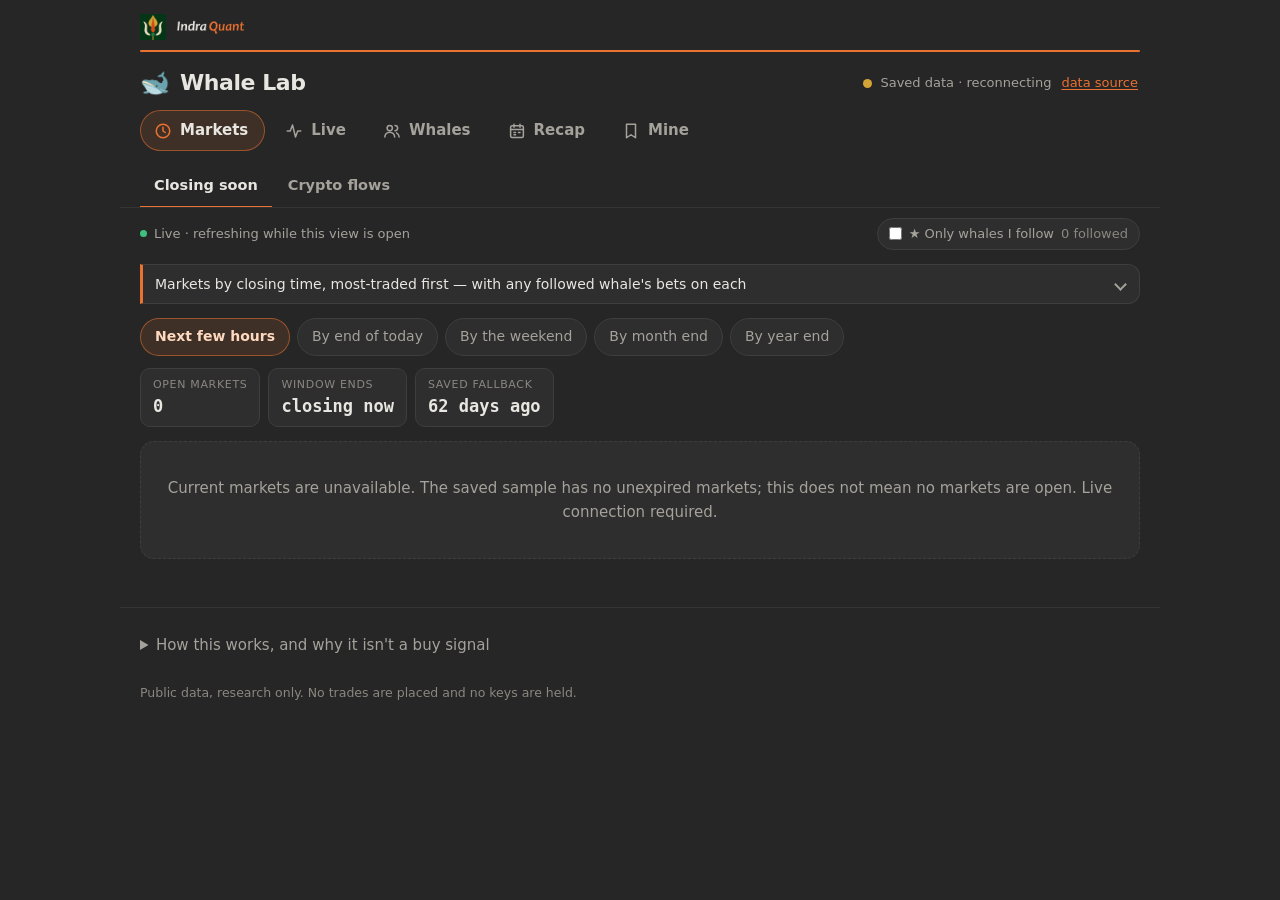
==== docs/index.html @ 100368fe "Paper fund tab: new cache versions for fund.js, app.js and style.css (Fund H's pair card) Co-Authore" ====
<!doctype html>
<html lang="en">
<head>
<meta charset="utf-8">
<meta name="viewport" content="width=device-width,initial-scale=1">
<title>Polymarket Whale Lab</title>
<meta name="description" content="Follow Polymarket whales: what they're buying, what they're holding, and delayed position-exit observations.">
<!-- Kept out of search results by the owner's choice (2026-10-03); still open to anyone with the link. -->
<meta name="robots" content="noindex, nofollow">
<link rel="stylesheet" href="style.css?v=20261005h">
<link rel="icon" type="image/png" sizes="32x32" href="brand/icon-32.png?v=20260923c">
<link rel="icon" type="image/svg+xml" href="brand/icon.svg?v=20260923c">
<link rel="apple-touch-icon" href="brand/icon-180.png?v=20260923c">
</head>
<body>

<!-- Indra Quant brand block: logo + wordmark, separated above the title,
     per notes/INDRAQUANT_BRANDING.md — logo used as-is, primary orange rule. -->
<div class="ivblock">
  <div class="ivrow">
    <img src="brand/logo.png?v=20260923c" alt="Indra Quant" class="ivlogo">
    <img src="brand/wordmark.png?v=20260923c" alt="Indra Quant" class="ivword">
  </div>
  <div class="ivrule"></div>
</div>

<header class="top">
  <div class="brand">
    <span class="logo">🐋</span>
    <h1>Whale Lab</h1>
  </div>
  <div class="live">
    <span id="dot" class="dot"></span>
    <span id="live-text">starting…</span>
    <button id="src-btn" class="linkish">data source</button>
  </div>
</header>

<div id="src-panel" class="srcpanel" hidden>
  <p>
    This page uses Whale Lab's hosted relay for live trades, holdings and markets.
    If the connection fails, it shows saved data with its original age.
    You can use a different relay below or restore the default.
  </p>
  <div class="srcrow">
    <input id="relay" type="url" placeholder="https://polymarket-relay.you.workers.dev" spellcheck="false">
    <button id="relay-save" class="btn primary">Use relay</button>
    <button id="relay-clear" class="btn">Use default relay</button>
  </div>
  <p class="tiny" id="src-status"></p>
  <p class="tiny">
    Deploy one in two minutes: <code>cd worker &amp;&amp; npx wrangler deploy</code>.
    A deployed relay requires a hosting account. Changing DNS does not guarantee connectivity.
  </p>
</div>

<!-- Five sections. On phones this becomes a bottom tab bar, so the first
     screen shows data instead of navigation. -->
<nav class="tabs" role="tablist" aria-label="Sections">
  <button class="tab" data-tab="markets" role="tab" type="button">
    <svg viewBox="0 0 24 24" aria-hidden="true"><circle cx="12" cy="12" r="9"/><path d="M12 7v5l3 2"/></svg>
    <span>Markets</span></button>
  <button class="tab" data-tab="live" role="tab" type="button">
    <svg viewBox="0 0 24 24" aria-hidden="true"><path d="M3 12h4l3-8 4 16 3-8h4"/></svg>
    <span>Live</span></button>
  <button class="tab" data-tab="whales" role="tab" type="button">
    <svg viewBox="0 0 24 24" aria-hidden="true"><circle cx="9" cy="8" r="3.5"/><path d="M2.5 20a6.5 6.5 0 0 1 13 0"/><path d="M16 4.5a3.5 3.5 0 0 1 0 7M18 14.5a6.5 6.5 0 0 1 3.5 5.5"/></svg>
    <span>Whales</span></button>
  <button class="tab" data-tab="recap" role="tab" type="button">
    <svg viewBox="0 0 24 24" aria-hidden="true"><rect x="3.5" y="5" width="17" height="15.5" rx="2"/><path d="M3.5 10h17M8 3v4M16 3v4M8 14h2M14 14h2M8 17h2"/></svg>
    <span>Recap</span></button>
  <button class="tab" data-tab="mine" role="tab" type="button">
    <svg viewBox="0 0 24 24" aria-hidden="true"><path d="M6 3h12v18l-6-4-6 4z"/></svg>
    <span>Mine</span><span id="mine-badge" class="badge" hidden>0</span></button>
</nav>

<div class="subnav" id="subnav" role="tablist" aria-label="Views">
  <button class="sub" data-tab="markets" data-view="soon" role="tab" type="button">Closing soon</button>
  <button class="sub" data-tab="markets" data-view="flows" role="tab" type="button">Crypto flows</button>
  <button class="sub" data-tab="live" data-view="trades" role="tab" type="button">Trades</button>
  <button class="sub" data-tab="live" data-view="positions" role="tab" type="button">Holdings &amp; exits</button>
  <button class="sub" data-tab="whales" data-view="whales" role="tab" type="button">Who to follow</button>
  <button class="sub" data-tab="whales" data-view="research" role="tab" type="button">Topic research</button>
  <button class="sub" data-tab="recap" data-view="recap" role="tab" type="button">Daily recap</button>
  <button class="sub" data-tab="recap" data-view="fund" role="tab" type="button">Paper fund</button>
</div>

<div class="toolbar">
  <p id="section-freshness" class="fresh-line" aria-live="off"></p>
  <span class="follow" id="follow-toggle">
    <label class="follow-toggle" title="Saved in this browser. Filters boards, whale trades and holdings.">
      <input type="checkbox" id="watch-only"> ★ Only whales I follow
      <span id="watch-count" class="count">0 followed</span></label>
    <button id="show-screened" class="btn small" type="button" hidden>Show all screened whales</button>
  </span>
</div>

<section id="view-recap" class="view" hidden>
  <details class="about">
    <summary>What the proven whales did each day, and whether copying them would have paid</summary>
    <div class="about-body">
      <p>Only whales rated <b>Worth following</b> — not Promising, not Risky. A day is an India-time day
        (00:00–24:00 IST). Every buy of one outcome on one day is one entry, at its average price; smaller
        than $100 is left out as noise. A later sell closes the oldest entry first.</p>
      <p><b>Won / lost</b> counts only entries that are finished: sold, or the market settled. Open ones are
        shown at the last price and never counted. Parlays cannot be priced, so they are listed but not scored.</p>
      <p><b>Price baseline</b> is the chance the market itself gave: someone with no skill who pays 80¢ still
        wins about 80% of the time (a sell before the end counts as a coin flip). A whale only shows skill
        where the win rate beats it.</p>
      <p><b>Per $100 copied</b> uses the whale's own price and follows their exit, with taker fees charged. It
        is a ceiling: a real copy arrives later and pays more. Today and the two days before keep updating as
        markets settle; older days stay as last written.</p>
    </div>
  </details>
  <div id="recap-root"></div>
</section>

<section id="view-fund" class="view" hidden>
  <details class="about">
    <summary>$1,000 paper funds that copy the proven whales by themselves — how they trade</summary>
    <div class="about-body">
      <p><b>The signal.</b> When a whale rated <b>Worth following</b> puts $100 or more into one outcome in one
        India-time day, the fund buys <b>$10</b> of the same outcome at the same price, in the same second. Every
        bet is $10, win or lose, whatever the fund is worth. If the fund already holds that outcome (another whale
        got there first), the signal is skipped.</p>
      <p><b>Managing it.</b> The fund follows the whale it copied: when that whale sells part of what it bought,
        the fund sells the same share at the same price. Otherwise it holds to the end and is paid $1 or $0 a share
        when the market settles, and that cash is ready for the next signal. Taker fees are charged on every buy
        and sell.</p>
      <p><b>A, B and C.</b> Fund A copies every signal. Fund B copies only markets scheduled to end within 2 days,
        so its money comes back and gets used again. Fund C copies every signal except crypto and esports markets
        (CS:GO, Valorant and other esports). C opened on 3 Oct 2026, a day after A and B, so read it from its own
        start date. A bet that finds no cash is counted as missed.</p>
      <p><b>How real it is.</b> Paper only: nothing is traded. Each update (about every 15 minutes) replays the
        whales' trades since the last one, in time order and to the second,
        with the whale list as it stood at the start of each stretch, so it trades exactly as a bot watching live
        would have. "Being copied right now" previews the trades since the last update. The same-second price is
        the best case; each bet is also scored as if copied a minute late, and that number is closer to what a
        person acting on an alert gets. The funds opened empty on 2 Oct 2026, with no backfill.</p>
      <p><b>What it cannot see.</b> Only the buys it watched: if a whale already held the outcome, a sale counts
        against the part the fund copied. A whale leaving by merging both sides instead of selling is not seen,
        and the copy holds to the end.</p>
      <p><b>D, E and F: real prices.</b> A, B and C buy and sell at the whale's own price, the best case. D, E
        and F use the same rules (D follows A's, E follows B's, F follows C's), but only on the signals the recorder
        on our server caught. That is most, not all, of A's, B's and C's signals, and each fund's page shows how
        many. Every buy and sell is priced from the live order book at the moment the recorder heard the whale's
        trade (about 0.1–0.2 s after it): $10 walked through the real sell orders, sales through the real buy
        orders. Each card also shows the same copies at the whale's own price, so the gap is the real cost of
        copying. No fill price is estimated: a copy the recorder could not price is left out. Bets still open are
        valued at Polymarket's quoted price now, as in A, B and C, and fees use the same fee model. They are
        rebuilt about every 15 minutes while their publisher runs (each page says when it last ran), and they
        start on 4 Oct 2026 at 22:35 India time, when the server's recorder began.</p>
      <p><b>G: the forward test.</b> G copies A's signals at real prices, like D, but skips any bet where the
        whale paid under 20¢. Our study of every copy from 21 Sep to 5 Oct kept only that one rule: no topic and no
        time of day paid once the real copy cost was counted. G starts on 5 Oct 2026 at 11:00 India time, and only
        bets from then count. Its page sets out the verdict, which was fixed before G opened, and a table that keeps
        testing every other idea the study looked at on new bets.</p>
    </div>
  </details>
  <div id="fund-root"></div>
</section>

<section id="view-research" class="view" hidden>
  <p class="hint" id="research-status">Loading research…</p>
  <h3>Topic leaderboards</h3>
  <details class="about">
    <summary>Who makes money in each topic — from recent settled bets, not picked by result</summary>
    <div class="about-body">Ranked by realized profit within the selected topic, among screened whales. Each whale's most recent settled positions — sold, redeemed, or resolved at $0 and never redeemed — up to 200. A recent sample, not lifetime topic performance, and not picked by result. Losses on positions
      still open are not included. Topic labels are inferred from market text.</div>
  </details>
  <div class="controls">
    <label>Topic <select id="research-topic">
      <option value="weather">Weather</option><option value="politics">Politics</option>
      <option value="crypto">Crypto</option><option value="sports">Sports</option>
      <option value="csgo">CS:GO</option><option value="valorant">Valorant</option>
      <option value="esports">Other esports</option><option value="macro">Macro</option>
      <option value="other">Other / unclassified</option>
    </select></label>
    <label><input type="checkbox" id="research-qualified" checked> Consistency screen only</label>
  </div>
  <details class="about"><summary>How the screen and specialist badges work</summary><div class="about-body">
    At least 20 distinct settled markets, positive sampled profit, results across at least 3 months,
    60% of those months positive, and no single market providing over 35% of gross winning profit.
    A specialist also has at least 60% of sampled cost in this topic. These are screening rules, not proof of future skill.
  </div></details>
  <ul id="topic-board" class="research-grid"></ul>
  <h3>Conviction tracker</h3>
  <details class="about">
    <summary>Who is adding to or trimming a position — inventory changes, not intent</summary>
    <div class="about-body">Net share changes between successive observations. While Research or
      Holdings is open, live API checks rotate through whales and compare successful responses.
      Browser observations are session-only; saved history comes from the pipeline. Adds and
      reductions describe inventory, not intent; missing positions never prove an exit.</div>
  </details>
  <p id="conviction-status" class="hint"></p>
  <ul id="conviction-feed" class="research-grid"></ul>
  <h3>Followability &amp; holding profiles</h3>
  <details class="about">
    <summary>Could you still buy near the whale's price a minute later?</summary>
    <div class="about-body">Followability checks whether $25 can still be bought within 2¢ of the
      whale’s fill, one minute after this browser sees a fresh live buy. Only followed whales are
      sampled, at most once per whale every 5 minutes. Keep this page open. The score requires 10
      measured checks; failed checks are reported separately. Displayed depth is not a guaranteed
      fill, and fees are excluded. Observation spans are not exact holding times: gaps can hide
      close/reopen cycles.</div>
  </details>
  <p id="followability-status" class="tiny"></p>
  <ul id="whale-profiles" class="research-grid"></ul>
</section>

<!-- ───────────────────────── WHO TO FOLLOW ───────────────────────── -->
<section id="view-whales" class="view" hidden>
  <p class="hint" id="w-intro"></p>

  <div class="controls">
    <div class="chips scroller" id="w-chips">
      <button class="chip active" data-v="good">Worth following</button>
      <button class="chip" data-v="CANDIDATE">Best only</button>
      <button class="chip" data-v="FRAGILE">Risky</button>
      <button class="chip" data-v="NOT COPYABLE">Avoid</button>
      <button class="chip" data-v="">Everyone</button>
    </div>
  </div>
  <div class="controls">
    <div class="chips scroller" id="w-cat-chips">
      <button class="chip active" data-cat="">All markets</button>
      <button class="chip" data-cat="crypto">Crypto</button>
      <button class="chip" data-cat="sports">Sports</button>
      <button class="chip" data-cat="politics">Politics</button>
      <button class="chip" data-cat="esports">Esports</button>
      <button class="chip" data-cat="combos">Parlays</button>
      <button class="chip" data-cat="economics">Economics</button>
      <button class="chip" data-cat="tech">Tech</button>
      <button class="chip" data-cat="culture">Culture</button>
      <button class="chip" data-cat="finance">Finance</button>
      <button class="chip" data-cat="weather">Weather</button>
      <button class="chip" data-cat="mentions">Mentions</button>
    </div>
    <label class="minlbl">Rank by
      <select id="w-sort">
        <option value="screen">Best overall</option>
        <option value="lb_day_pnl">Made most today</option>
        <option value="lb_week_pnl">Made most this week</option>
        <option value="net_dd">Safest (profit vs. drop)</option>
        <option value="position_pnl">Biggest total profit</option>
      </select>
    </label>
  </div>

  <div id="w-stats" class="statrow"></div>
  <p class="hint" id="w-sort-hint" hidden></p>

  <ul id="board" class="board"></ul>
  <p id="board-empty" class="empty" hidden>Nothing matches these filters.</p>
</section>

<!-- ───────────────────────────── CLOSING SOON ───────────────────────────── -->
<section id="view-soon" class="view">
  <details class="about">
    <summary>Markets by closing time, most-traded first — with any followed whale's bets on each</summary>
    <div class="about-body">
      Up to 40 open markets per window, refreshed straight from the market API while this view is open.
      Windows are cut in <b>UTC</b>: "end of today" is UTC midnight, which is 5:30 AM IST.
      A whale bet shown on a card is an observed fill, not a recommendation.
      <p id="markets-live-status" class="tiny">Connecting to the market API…</p>
    </div>
  </details>

  <div class="controls">
    <div class="chips scroller" id="soon-chips">
      <button class="chip active" data-bucket="hours">Next few hours</button>
      <button class="chip" data-bucket="today">By end of today</button>
      <button class="chip" data-bucket="weekend">By the weekend</button>
      <button class="chip" data-bucket="month">By month end</button>
      <button class="chip" data-bucket="year">By year end</button>
    </div>
  </div>

  <div id="soon-stats" class="statrow"></div>

  <ul id="soon-list" class="tape"></ul>
  <p id="soon-empty" class="empty">Loading…</p>
</section>

<!-- ───────────────────────────── LIVE BUYS ───────────────────────────── -->
<section id="view-trades" class="view" hidden>
  <div class="controls">
    <div class="chips seg-chips" id="t-chips">
      <button class="chip active" data-who="best">Top whales</button>
      <button class="chip" data-who="all">All screened</button>
      <button class="chip" data-who="everyone">Everyone</button>
    </div>
    <div class="inline-inputs">
      <label class="minlbl">Min $<input type="number" id="t-min" value="0" min="0" step="50" inputmode="numeric"></label>
      <label class="minlbl">Stake $<input type="number" id="t-stake" value="25" min="1" step="5" inputmode="numeric"></label>
      <button id="pause" class="btn small" type="button">Pause</button>
    </div>
  </div>
  <div class="chips scroller" id="t-cat-chips">
    <button class="chip active" data-cat="">All topics</button>
    <button class="chip" data-cat="politics">Politics</button>
    <button class="chip" data-cat="weather">Weather</button>
    <button class="chip" data-cat="csgo">CS:GO</button>
    <button class="chip" data-cat="valorant">Valorant</button>
    <button class="chip" data-cat="esports">Esports (other)</button>
    <button class="chip" data-cat="sports">Sports</button>
    <button class="chip" data-cat="crypto">Crypto</button>
    <button class="chip" data-cat="macro">Macro</button>
  </div>

  <details class="about">
    <summary>Newest first · each bet drops off after 2 minutes · the list holds still while you use it</summary>
    <div class="about-body">
      While your pointer is on the list, you've just touched it, or you're scrolled into it,
      new bets wait in a banner instead of pushing rows around — so a tap can't land on the
      wrong bet. Tap a name for their record, or <b>⚡ Copy this</b> to track that you took
      the same bet. Nothing is ever traded for you.
    </div>
  </details>

  <div class="tapehold-slot">
    <div id="tape-hold" class="tapehold" role="status" aria-live="polite" hidden>
      <span id="tape-hold-text"></span>
      <button id="tape-hold-show" class="btn small primary" type="button">Show them</button>
    </div>
  </div>
  <ul id="tape" class="tape"></ul>
  <p id="tape-empty" class="empty">Connecting…</p>
</section>

<!-- ──────────────────────── WHAT THEY HOLD ──────────────────────── -->
<section id="view-positions" class="view" hidden>
  <details class="about">
    <summary>What followed whales hold now, and what they just got out of</summary>
    <div class="about-body">
      Refreshed from the positions API while this view is open. All-whale mode rotates through
      the list a few whales at a time; pick one whale for focused updates. Holdings are capped
      samples, not every position, and markets that have already resolved are left out.
      If the API is unreachable, saved rows keep their original timestamps.
      <p id="holdings-live-status" class="tiny">Connecting to the positions API…</p>
    </div>
  </details>

  <div class="controls"><label class="minlbl">Whale
    <select id="holding-wallet"><option value="">All screened whales (rotating)</option></select>
  </label></div>

  <div class="controls">
    <div class="chips" id="p-chips">
      <button class="chip active" data-p="all">Everything</button>
      <button class="chip" data-p="open">Still holding</button>
      <button class="chip" data-p="closed">Just got out</button>
    </div>
  </div>
  <div class="controls">
    <div class="chips scroller" id="p-cat-chips">
      <button class="chip active" data-cat="">All topics</button>
      <button class="chip" data-cat="politics">Politics</button>
      <button class="chip" data-cat="weather">Weather</button>
      <button class="chip" data-cat="csgo">CS:GO</button>
      <button class="chip" data-cat="valorant">Valorant</button>
      <button class="chip" data-cat="esports">Esports (other)</button>
      <button class="chip" data-cat="sports">Sports</button>
      <button class="chip" data-cat="crypto">Crypto</button>
      <button class="chip" data-cat="macro">Macro</button>
    </div>
  </div>

  <div id="p-stats" class="statrow"></div>

  <ul id="positions" class="tape"></ul>
  <p id="positions-empty" class="empty">Loading…</p>
</section>

<!-- ───────────────────────────── MY COPIES ───────────────────────────── -->
<section id="view-mine" class="view" hidden>
  <details class="about warn">
    <summary>Your copied positions — saved in this browser only; exit alerts can lag</summary>
    <div class="about-body">
      No trade is ever placed for you; public whale and market IDs are checked at Polymarket
      on a one-second loop, with slower retries on failure. API responses can still lag and
      saved snapshots may be much older, so exit alerts are delayed observations, not instant
      execution signals. Keep this page open for checks and alerts. It does not tell you that
      getting out is the right move — see <a href="#" id="mine-method-link">how this works</a>.
    </div>
  </details>

  <div id="mine-alerts"></div>
  <div id="mine-stats" class="statrow"></div>

  <div class="controls">
    <label class="minlbl">
      <input type="checkbox" id="mine-notify"> Desktop alert when a whale exits
    </label>
    <button id="mine-clear" class="btn danger small">Clear all</button>
  </div>

  <ul id="mine" class="tape"></ul>
  <p id="mine-empty" class="empty">
    You haven't copied anything yet.<br>
    In <b>Live → Trades</b> or <b>Live → Holdings</b>, press <b>⚡ Copy this</b> on a
    bet you've taken. This page will then check the whale’s position for you, subject to API delays.
  </p>
</section>

<!-- ───────────────────────────── CRYPTO FLOWS ───────────────────────────── -->
<section id="view-flows" class="view" hidden>
  <details class="about warn">
    <summary>Large USDT/USDC moves on Ethereum — not a Polymarket trade; nothing here can be copied</summary>
    <div class="about-body">
      A wallet moving funds might precede a sale, might be a treasury rebalance, might be
      nothing at all. Read this as a heads-up about where money is moving, not a signal to act
      on. Public on-chain data, refreshed alongside everything else.
    </div>
  </details>

  <div id="flows-stats" class="statrow"></div>

  <ul id="flows-list" class="tape"></ul>
  <p id="flows-empty" class="empty">Loading…</p>
</section>

<!-- ───────────────────────────── DRAWER ───────────────────────────── -->
<div id="drawer" class="drawer" hidden>
  <div class="drawer-inner">
    <button id="drawer-close" class="close" aria-label="Close">×</button>
    <div id="drawer-body"></div>
  </div>
</div>

<footer class="foot">
  <details id="method-details">
    <summary>How this works, and why it isn't a buy signal</summary>
    <div class="prose" id="method"></div>
  </details>
  <p class="tiny">Public data, research only. No trades are placed and no keys are held.</p>
</footer>

<script src="app.js?v=20261005h" type="module"></script>
</body>
</html>
---- docs/style.css ----
/* Polymarket Whale Lab — Indra Quant edition, fifth pass.
 *
 * Palette is the house standard (notes/INDRAQUANT_BRANDING.md), not invented:
 * publication background #262626, text #E8E6E1, muted #A5A29B, ONE brand
 * colour (orange #E97132) for everything interactive, gold #D4A437 for
 * section headers, and the dark-chart win/loss pair #3FBF7F / #E8604C.
 * The previous pass also used blue and violet pills; the standard allows one
 * brand colour per document, so those states now use orange, gold, win/loss
 * or neutral grey instead.
 *
 * Layout goal of this pass: on a phone the first screen shows DATA. Sections
 * move to a bottom tab bar, long disclaimers collapse to one-line summaries,
 * and chip rows scroll sideways instead of wrapping into four lines.
 */
:root{
  --bg:#262626;
  --surface:#2e2e2e; --surface-2:#353535; --surface-3:#1e1e1e;
  --line:#3e3e3e; --line-2:#343434;
  --fg:#e8e6e1; --dim:#a5a29b; --faint:#8a8780;
  --orange:#e97132; --orange-hi:#ff8547; --orange-ink:#2a1407;
  --orange-wash:rgba(233,113,50,.13); --orange-line:rgba(233,113,50,.55);
  --gold:#d4a437; --gold-wash:rgba(212,164,55,.13); --gold-line:rgba(212,164,55,.5);
  --win:#3fbf7f; --win-wash:rgba(63,191,127,.13); --win-line:rgba(63,191,127,.45);
  --loss:#e8604c; --loss-wash:rgba(232,96,76,.13); --loss-line:rgba(232,96,76,.45);
  /* older names still referenced from markup/JS */
  --card:var(--surface); --card2:var(--surface-2); --green:var(--win); --red:var(--loss);
  --amber:var(--gold);
  --mono:ui-monospace,"SF Mono",SFMono-Regular,Menlo,Consolas,monospace;
  --sans:ui-sans-serif,system-ui,-apple-system,"Segoe UI",Roboto,Helvetica,Arial,sans-serif;
  --wrap:1040px; --gutter:20px; --radius:14px;
  --tabbar:0px;
}
*{box-sizing:border-box}
[hidden]{display:none!important}
html{scrollbar-color:#4a4a4a var(--bg);-webkit-text-size-adjust:100%}
body{margin:0;background:var(--bg);color:var(--fg);
  font:16px/1.55 var(--sans);-webkit-font-smoothing:antialiased;
  padding-bottom:var(--tabbar)}
button,input,select{font:inherit;color:inherit}
a{color:var(--orange)}
:focus-visible{outline:2px solid var(--orange);outline-offset:2px}
b{font-weight:650}

/* ── Indra Quant brand block — separated above the title, per standard ─── */
.ivblock{max-width:var(--wrap);margin:0 auto;padding:14px var(--gutter) 0}
.ivrow{display:flex;align-items:center;gap:10px}
.ivlogo{height:26px;width:auto;display:block}
.ivword{height:15px;width:auto;display:block}
.ivrule{height:2px;background:var(--orange);margin-top:10px;border-radius:2px}

/* ── title row ──────────────────────────────────────────────────────── */
.top{max-width:var(--wrap);margin:0 auto;padding:14px var(--gutter) 6px;
  display:flex;align-items:center;justify-content:space-between;gap:10px 16px;flex-wrap:wrap}
.brand{display:flex;align-items:center;gap:10px}
.logo{font-size:24px;line-height:1}
.top h1{margin:0;font-size:22px;font-weight:700;letter-spacing:-.02em}
.live{display:flex;align-items:center;gap:8px;font-size:13px;color:var(--dim)}
.dot{width:9px;height:9px;border-radius:50%;background:var(--faint);flex:none}
.dot.on{background:var(--win);box-shadow:0 0 0 4px rgba(63,191,127,.16);animation:pulse 2s ease-in-out infinite}
.dot.warn{background:var(--gold)}
.dot.off{background:var(--loss)}
@keyframes pulse{50%{opacity:.45}}
.linkish{background:none;border:0;color:var(--orange);cursor:pointer;font-size:13px;
  text-decoration:underline;text-underline-offset:2px;padding:0 2px;white-space:nowrap;flex:none}

/* ── source panel ───────────────────────────────────────────────────── */
.srcpanel{max-width:calc(var(--wrap) - 2*var(--gutter));margin:6px auto;padding:16px 18px;
  background:var(--surface);border:1px solid var(--line);border-radius:var(--radius);
  font-size:14.5px;color:var(--dim)}
.srcpanel p{margin:0 0 12px}
.srcrow{display:flex;gap:8px;flex-wrap:wrap}
.srcrow input{flex:1;min-width:220px;background:var(--surface-3);border:1px solid var(--line);
  border-radius:10px;padding:10px 12px;font-family:var(--mono);font-size:13.5px}
.tiny{font-size:12.5px;color:var(--faint);margin:10px 0 0;line-height:1.5}
code{font-family:var(--mono);font-size:.9em;color:var(--orange);background:var(--surface-3);
  padding:2px 6px;border-radius:5px}

/* ── sections (tabs) ────────────────────────────────────────────────── */
.tabs{max-width:var(--wrap);margin:4px auto 0;padding:0 var(--gutter);display:flex;gap:6px}
.tab{position:relative;display:inline-flex;align-items:center;gap:8px;background:none;
  border:1px solid transparent;color:var(--dim);padding:8px 16px 8px 13px;border-radius:999px;
  cursor:pointer;font-size:15px;font-weight:600;white-space:nowrap}
.tab svg{width:18px;height:18px;fill:none;stroke:currentColor;stroke-width:2;
  stroke-linecap:round;stroke-linejoin:round;flex:none}
.tab:hover{color:var(--fg);background:var(--surface)}
.tab.active{color:var(--fg);background:var(--orange-wash);border-color:var(--orange-line)}
.tab.active svg{color:var(--orange)}
.badge{display:inline-block;background:var(--orange);color:var(--orange-ink);font-size:11px;
  font-weight:800;line-height:1;padding:3px 6px;border-radius:999px;margin-left:2px}

/* ── views inside a section ─────────────────────────────────────────── */
.subnav{max-width:var(--wrap);margin:14px auto 0;padding:0 var(--gutter);display:flex;gap:2px;
  border-bottom:1px solid var(--line-2);overflow-x:auto;scrollbar-width:none}
.subnav::-webkit-scrollbar{display:none}
.sub{background:none;border:0;border-bottom:2px solid transparent;margin-bottom:-1px;
  color:var(--dim);padding:9px 14px;font-size:14.5px;font-weight:600;cursor:pointer;white-space:nowrap}
.sub:hover{color:var(--fg)}
.sub.active{color:var(--fg);border-bottom-color:var(--orange)}

/* ── freshness + follow toggle ──────────────────────────────────────── */
.toolbar{max-width:var(--wrap);margin:10px auto 0;padding:0 var(--gutter);display:flex;
  align-items:center;justify-content:space-between;gap:8px 14px;flex-wrap:wrap}
.fresh-line{margin:0;font-size:13px;color:var(--dim);display:inline-flex;align-items:center;gap:7px;
  min-width:0}
.fresh-line::before{content:"";width:7px;height:7px;border-radius:50%;background:var(--faint);flex:none}
.fresh-line.ok::before{background:var(--win)}
.fresh-line.stale::before{background:var(--gold)}
.fresh-line.old::before{background:var(--loss)}
.follow{display:inline-flex;align-items:center;gap:8px;flex-wrap:wrap}
.follow-toggle{display:inline-flex;align-items:center;gap:7px;font-size:13px;color:var(--dim);
  cursor:pointer;padding:5px 11px;border:1px solid var(--line);border-radius:999px;
  background:var(--surface);user-select:none}
.follow-toggle input{accent-color:var(--orange);margin:0}
.follow-toggle:has(input:checked){border-color:var(--gold-line);color:var(--gold);background:var(--gold-wash)}
.follow-toggle .count{color:var(--faint)}

.view{max-width:var(--wrap);margin:0 auto;padding:14px var(--gutter) 48px}
.view h3{margin:26px 0 10px;font-size:15px;letter-spacing:.02em;color:var(--gold);font-weight:650}
.view h3:first-of-type{margin-top:6px}

/* ── collapsible explanations: one line by default ─────────────────── */
details.about{background:var(--surface);border:1px solid var(--line);
  border-left:3px solid var(--orange);border-radius:0 12px 12px 0;margin:0 0 14px}
details.about.warn{border-left-color:var(--gold)}
details.about>summary{list-style:none;cursor:pointer;padding:9px 12px;font-size:14px;
  color:var(--fg);display:flex;align-items:flex-start;gap:10px;line-height:1.45}
details.about>summary::-webkit-details-marker{display:none}
details.about>summary::after{content:"";flex:none;margin:6px 2px 0 auto;width:7px;height:7px;
  border-right:2px solid var(--dim);border-bottom:2px solid var(--dim);transform:rotate(45deg);
  transition:transform .15s}
details.about[open]>summary::after{transform:rotate(225deg);margin-top:9px}
.about-body{padding:0 12px 11px;font-size:14px;line-height:1.6;color:var(--dim)}
.about-body b{color:var(--fg)}
.about-body .tiny{margin-top:8px}

/* ── controls ───────────────────────────────────────────────────────── */
.controls{display:flex;align-items:center;gap:10px 12px;flex-wrap:wrap;margin-bottom:12px}
.chips{display:flex;gap:7px;flex-wrap:wrap}
.chips.scroller{margin-bottom:12px}
.controls>.chips.scroller{margin-bottom:0}
.chip{background:var(--surface);border:1px solid var(--line);color:var(--dim);
  padding:7px 14px;border-radius:999px;cursor:pointer;font-size:14px;white-space:nowrap}
.chip:hover{border-color:#555;color:var(--fg)}
.chip.active{background:var(--orange-wash);border-color:var(--orange-line);color:#ffd9bf;font-weight:600}
.inline-inputs{display:flex;align-items:center;gap:8px;flex-wrap:wrap}
.minlbl{display:inline-flex;align-items:center;gap:7px;color:var(--dim);font-size:14px}
.minlbl input,.minlbl select,#research-topic,#holding-wallet{background:var(--surface);
  border:1px solid var(--line);border-radius:10px;padding:7px 10px;font-size:14px;max-width:100%}
.minlbl input{width:78px;font-family:var(--mono)}
#holding-wallet{max-width:min(74vw,420px)}
#view-research .controls label{display:inline-flex;align-items:center;gap:8px;color:var(--dim);font-size:14px}
#view-research input[type=checkbox]{accent-color:var(--orange)}
.btn{background:var(--surface);border:1px solid var(--line);border-radius:10px;padding:8px 16px;
  cursor:pointer;font-size:14px;color:var(--dim)}
.btn:hover{border-color:#555;color:var(--fg)}
.btn.primary{background:var(--orange-wash);border-color:var(--orange-line);color:#ffd9bf;font-weight:600}
.btn.on{border-color:var(--gold-line);color:var(--gold)}
.btn.small{padding:6px 12px;font-size:13.5px}
.btn.danger{background:var(--loss-wash);border-color:var(--loss-line);color:#ffcfc4}

/* the one-tap copy CTA — deliberately the loudest button on the page */
.copybtn{background:var(--orange);border-color:var(--orange);color:var(--orange-ink);
  font-weight:750;padding:9px 18px;font-size:14.5px;box-shadow:0 2px 12px rgba(233,113,50,.22)}
.copybtn:hover{background:var(--orange-hi);border-color:var(--orange-hi);color:var(--orange-ink)}
.copybtn.tracking{background:var(--win-wash);border-color:var(--win-line);color:#c4f2d8;
  box-shadow:none;font-weight:650}

/* quiet secondary action: copies a market's name for Polymarket's search */
.copytitle{display:inline-flex;align-items:center;gap:5px;background:none;
  border:1px solid var(--line);color:var(--faint);padding:2px 8px;border-radius:7px;
  font-size:12px;cursor:pointer;margin-left:6px;vertical-align:middle}
.copytitle:hover{border-color:var(--orange-line);color:var(--orange)}
.copytitle.copied{border-color:var(--win-line);color:var(--win)}
.copytitle.failed{border-color:var(--loss-line);color:var(--loss)}

/* ── stats: a compact strip, not four big boxes ─────────────────────── */
.statrow{display:flex;gap:8px;flex-wrap:wrap;margin-bottom:14px}
.stat{background:var(--surface);border:1px solid var(--line);border-radius:10px;padding:7px 12px;min-width:0}
.stat .k{font-size:11px;color:var(--faint);text-transform:uppercase;letter-spacing:.06em}
/* stat values share the class name `v` with verdict pills; reset the pill look */
.stat .v{font-family:var(--mono);font-size:17px;font-variant-numeric:tabular-nums;font-weight:650;
  white-space:nowrap;border:0;padding:0;border-radius:0;letter-spacing:normal;background:none}

/* ── cards ──────────────────────────────────────────────────────────── */
.tape,.board{list-style:none;margin:0;padding:0;display:flex;flex-direction:column;gap:10px}
.row{background:var(--surface);border:1px solid var(--line);border-radius:var(--radius);
  padding:14px 16px;display:grid;gap:6px 14px;align-items:center;grid-template-columns:1fr auto;
  min-width:0;  /* a grid item defaults to its content's width, so one unbroken
                   token (a raw 0x address as a name) could force the page wider */
  transition:border-color .15s}
.row:hover{border-color:#525252}
.row.fresh{animation:flash 1.6s ease-out}
@keyframes flash{from{border-color:var(--orange);background:#3a2a1f}}

.who{display:flex;align-items:center;gap:8px;min-width:0;flex-wrap:wrap}
.nm{font-weight:650;font-size:16.5px;cursor:pointer;letter-spacing:-.01em;
  max-width:min(58vw,320px);overflow:hidden;text-overflow:ellipsis;white-space:nowrap}
.nm:hover{color:var(--orange)}
/* a market title leading a card reads as a title, not a bright link */
.who>a{color:var(--fg);font-weight:600;font-size:15.5px;text-decoration:none;line-height:1.4}
.who>a:hover{color:var(--orange);text-decoration:underline;text-underline-offset:2px}

.headline-num{font-family:var(--mono);font-size:21px;font-weight:700;text-align:right;
  white-space:nowrap;font-variant-numeric:tabular-nums;line-height:1.15}
.headline-sub{font-size:12px;color:var(--faint);text-align:right;margin-top:2px}

.says{grid-column:1/-1;font-size:15.5px;color:var(--fg);line-height:1.5}
.says .mut{color:var(--dim)}
.mkt{grid-column:1/-1;color:var(--dim);font-size:14.5px;line-height:1.45}
.mkt a{color:var(--dim);text-decoration:none}
.mkt a:hover{color:var(--orange);text-decoration:underline}
.mkt .tag{margin-left:6px;vertical-align:middle}

.facts{grid-column:1/-1;display:flex;gap:8px 20px;flex-wrap:wrap;font-size:13.5px;color:var(--faint);
  padding-top:9px;border-top:1px solid var(--line-2)}
.facts .f{display:flex;flex-direction:column;gap:1px}
.facts .fk{font-size:12px;color:var(--faint)}
.facts .fv{font-family:var(--mono);font-size:15px;color:var(--fg);font-variant-numeric:tabular-nums}

.side{font-size:12px;font-weight:750;padding:2px 8px;border-radius:6px;letter-spacing:.02em}
.side.BUY{color:var(--win);background:var(--win-wash)}
.side.SELL{color:var(--loss);background:var(--loss-wash)}
.when{font-size:12.5px;color:var(--faint);white-space:nowrap}

/* verdict pills — within the brand palette: win / orange / gold / loss / grey */
.v{font-size:11.5px;font-weight:750;padding:3px 9px;border-radius:999px;white-space:nowrap;
  border:1px solid;letter-spacing:.02em}
.v-CANDIDATE{color:var(--win);border-color:var(--win-line);background:var(--win-wash)}
.v-WATCH{color:#ffb98f;border-color:var(--orange-line);background:var(--orange-wash)}
.v-FRAGILE{color:var(--gold);border-color:var(--gold-line);background:var(--gold-wash)}
.v-NOT{color:#f3a597;border-color:var(--loss-line);background:var(--loss-wash)}
.v-INSUFFICIENT{color:var(--faint);border-color:var(--line);background:transparent}
.tag{font-size:11.5px;border:1px solid var(--line);color:var(--dim);padding:2px 8px;
  border-radius:999px;white-space:nowrap}
.tag.plain{border-color:var(--line);color:var(--dim)}
.tag.stack{border-color:var(--gold-line);color:var(--gold)}
.tag.pos{border-color:var(--win-line);color:var(--win)}
.tag.neg{border-color:var(--loss-line);color:var(--loss)}

.rank{font-family:var(--mono);color:var(--faint);font-size:15px;font-weight:650;min-width:24px}
.why{grid-column:1/-1;color:var(--faint);font-size:13.5px;line-height:1.5;padding-top:8px;
  border-top:1px solid var(--line-2)}

.empty{padding:34px 20px;text-align:center;color:var(--dim);font-size:15px;margin:0;line-height:1.6;
  background:var(--surface);border:1px dashed var(--line);border-radius:var(--radius)}

.callout{background:var(--surface);border:1px solid var(--line);border-left:3px solid var(--orange);
  border-radius:0 12px 12px 0;padding:12px 14px;margin-bottom:14px;font-size:14.5px;
  line-height:1.6;color:var(--dim)}
.callout.warn{border-left-color:var(--gold)}
.callout b{color:var(--fg)}
.hint{font-size:13.5px;color:var(--faint);margin:0 0 12px;line-height:1.5}

.mirror{grid-column:1/-1;font-size:13.5px;color:var(--dim);padding:8px 12px;margin-top:2px;
  background:var(--surface-2);border-radius:10px}
.mirror b{color:var(--orange);font-family:var(--mono);font-size:15px}

.pstatus{font-size:11.5px;font-weight:750;padding:3px 9px;border-radius:999px;white-space:nowrap;
  border:1px solid;letter-spacing:.02em}
.pstatus.open{color:var(--fg);border-color:#5a5a5a;background:var(--surface-2)}
.pstatus.exited{color:var(--gold);border-color:var(--gold-line);background:var(--gold-wash)}
.hedge-flag{font-size:12px;color:var(--faint);border:1px dashed var(--line);padding:2px 8px;border-radius:7px}

/* the loud one: a whale got out */
.row.alert{border-color:var(--gold-line);background:#37301c;box-shadow:inset 0 0 0 1px var(--gold-line)}
.alert-banner{grid-column:1/-1;background:var(--gold);color:#241a04;font-weight:750;
  padding:9px 14px;border-radius:10px;font-size:14.5px;line-height:1.45}
.actions{grid-column:1/-1;display:flex;gap:8px;flex-wrap:wrap;padding-top:4px}

/* Zero-height sticky slot: the banner floats over the tape instead of taking
   layout space, so its appearing can't push rows under the pointer — the exact
   misclick the hold exists to prevent. */
.tapehold-slot{position:sticky;top:10px;height:0;z-index:6}
.tapehold{position:absolute;left:50%;top:0;transform:translateX(-50%);width:max-content;
  max-width:calc(100% - 16px);display:flex;align-items:center;gap:10px;background:#333;
  border:1px solid var(--orange-line);color:var(--fg);border-radius:999px;
  padding:6px 7px 6px 14px;font-size:13.5px;box-shadow:0 8px 24px rgba(0,0,0,.5)}
.tapehold[hidden]{display:none}

/* whale fills cross-referenced onto a closing-soon market */
.whalebets{grid-column:1/-1;margin-top:2px;padding-top:9px;border-top:1px solid var(--line-2)}
.wblabel{font-size:12.5px;color:var(--gold);font-weight:650;margin-bottom:5px}
.wbrow{font-size:14px;color:var(--dim);line-height:1.6;overflow-wrap:anywhere}
.wbrow b{color:var(--fg)}
.wbrow.mut{color:var(--faint);font-size:13px}
.wbname{display:inline-block;max-width:min(55vw,220px);overflow:hidden;text-overflow:ellipsis;
  white-space:nowrap;vertical-align:bottom}
.whalebets .copybtn{margin-top:8px}
.wbempty{grid-column:1/-1;font-size:13px;color:var(--faint);padding-top:6px}

/* ── research ───────────────────────────────────────────────────────── */
.research-grid{list-style:none;padding:0;margin:0 0 8px;display:grid;
  grid-template-columns:repeat(auto-fill,minmax(min(100%,300px),1fr));gap:10px}
.research-card{min-width:0;background:var(--surface);border:1px solid var(--line);
  border-radius:var(--radius);padding:14px 16px;overflow-wrap:anywhere}
.research-card .who{display:flex;flex-wrap:wrap;align-items:center;gap:8px;min-width:0}
.research-card .nm{max-width:100%;min-width:0}
/* whale names in research cards are buttons styled like the board's names,
   not like the small orange "data source" link they share a class with */
.nm.linkish{color:var(--fg);text-decoration:none;font-size:16.5px;font-weight:650;
  padding:0;flex:0 1 auto;min-width:0;text-align:left}
.nm.linkish:hover{color:var(--orange)}
.research-card p{margin:8px 0;line-height:1.5}
.research-card .headline-num{margin-top:10px;text-align:left}
.research-title{color:var(--fg)}
button[aria-pressed="true"]{border-color:var(--gold-line);color:var(--gold)}

/* ── drawer ─────────────────────────────────────────────────────────── */
.drawer{position:fixed;inset:0;background:rgba(0,0,0,.72);z-index:60;display:flex;justify-content:flex-end}
.drawer-inner{width:min(620px,100%);background:var(--bg);border-left:1px solid var(--line);
  overflow-y:auto;padding:24px 24px 64px;position:relative}
.close{position:absolute;top:12px;right:14px;background:none;border:0;color:var(--dim);
  font-size:30px;line-height:1;cursor:pointer;padding:4px 8px;border-radius:8px}
.close:hover{color:var(--fg);background:var(--surface)}
.dh{margin:0 0 4px;font-size:23px;padding-right:40px}
.dsub{font-family:var(--mono);font-size:12.5px;color:var(--faint);margin:0 0 14px;word-break:break-all}
.grid{display:grid;grid-template-columns:repeat(auto-fit,minmax(140px,1fr));gap:9px;margin:18px 0}
.cell{background:var(--surface);border:1px solid var(--line);border-radius:12px;padding:10px 12px}
.cell .k{color:var(--faint);font-size:12px}
.cell .val{font-family:var(--mono);font-size:17px;margin-top:3px;font-weight:650}
.flags{margin:14px 0 0;padding:0;list-style:none}
.flags li{border-left:3px solid var(--loss);background:var(--loss-wash);padding:10px 13px;
  margin-bottom:7px;border-radius:0 10px 10px 0;font-size:14px;color:#ffcfc4;line-height:1.55}
.sec{margin-top:24px;font-size:13.5px;letter-spacing:.03em;color:var(--gold);font-weight:650}
.bars{display:flex;align-items:flex-end;gap:3px;height:100px;margin-top:10px;border-bottom:1px solid var(--line)}
.bars .b{flex:1;min-width:4px;border-radius:3px 3px 0 0}
.bars .b.up{background:var(--win)}.bars .b.dn{background:var(--loss)}
.axis{display:flex;justify-content:space-between;font-family:var(--mono);font-size:11.5px;
  color:var(--faint);margin-top:6px}

.pos{color:var(--win)}.neg{color:var(--loss)}.mut{color:var(--faint)}

/* ── footer / method ────────────────────────────────────────────────── */
.foot{max-width:var(--wrap);margin:0 auto;padding:10px var(--gutter) 48px;border-top:1px solid var(--line-2)}
.foot summary{cursor:pointer;color:var(--dim);font-size:15px;padding:16px 0}
.foot summary:hover{color:var(--fg)}
.prose{font-size:15.5px;line-height:1.75;color:#d6d3cb;max-width:720px}
.prose h3{font-size:16px;color:var(--gold);margin:24px 0 8px}
.prose p{margin:0 0 13px}
.prose b{color:var(--fg)}
.prose ul{margin:0 0 13px;padding-left:22px}
.prose li{margin-bottom:7px}

/* ── daily recap: one colour per day, the fraction first, the baseline beside it ── */
.rc-cal{background:var(--surface);border:1px solid var(--line);border-radius:var(--radius);
  padding:12px 14px;margin-bottom:12px}
.rc-cal-head{display:flex;align-items:center;justify-content:space-between;gap:10px;margin-bottom:8px}
.rc-cal-head b{font-size:15px}
.rc-grid{display:grid;grid-template-columns:repeat(7,minmax(0,1fr));gap:5px;max-width:520px;margin:0 auto}
.rc-dow{font-size:11px;color:var(--faint);text-align:center;text-transform:uppercase;letter-spacing:.05em}
.rc-day{position:relative;aspect-ratio:1/1;min-width:0;border-radius:9px;border:1px solid var(--line);background:var(--surface-3);
  display:flex;flex-direction:column;align-items:center;justify-content:center;gap:1px;padding:0;
  cursor:pointer;color:var(--dim)}
.rc-day.pad{border:0;background:none;cursor:default}
.rc-day:disabled{cursor:default;opacity:.4}
.rc-day.up{background:var(--win-wash);border-color:var(--win-line);color:var(--fg)}
.rc-day.down{background:var(--loss-wash);border-color:var(--loss-line);color:var(--fg)}
.rc-day.flat{background:var(--surface-2);color:var(--fg)}
.rc-day.sel{outline:2px solid var(--orange);outline-offset:1px}
.rc-day.today::after{content:'';position:absolute;top:4px;right:4px;width:5px;height:5px;border-radius:50%;
  background:var(--orange)}
.rc-dn{font-family:var(--mono);font-size:14px;font-weight:650;line-height:1.1}
.rc-dw{font-family:var(--mono);font-size:10.5px;color:var(--dim);line-height:1.1}
.rc-key{display:flex;align-items:center;gap:5px;flex-wrap:wrap;justify-content:center}
.rc-sw{display:inline-block;width:11px;height:11px;border-radius:3px;border:1px solid var(--line);margin-left:6px}
.rc-sw.up{background:var(--win-wash);border-color:var(--win-line)}
.rc-sw.down{background:var(--loss-wash);border-color:var(--loss-line)}
.rc-sw.flat{background:var(--surface-2)}
.rc-head{background:var(--surface);border:1px solid var(--line);border-radius:var(--radius);
  padding:14px 16px;margin-bottom:12px}
.rc-htop{display:flex;align-items:center;gap:8px;flex-wrap:wrap}
.rc-new .rc-htop,.rc-near .rc-htop{justify-content:space-between}
.rc-date{font-size:16px}
.rc-big{display:flex;align-items:baseline;gap:9px;margin:8px 0 6px}
.rc-frac{font-family:var(--mono);font-size:40px;font-weight:750;letter-spacing:-.02em;line-height:1.05}
.rc-won{font-size:15px;color:var(--dim)}
.rc-bars{display:flex;flex-direction:column;gap:6px;margin:4px 0}
.rc-bar{display:grid;grid-template-columns:118px minmax(0,1fr) 44px;align-items:center;gap:10px}
.rc-bl{font-size:13px;color:var(--dim)}
.rc-track{height:12px;border-radius:6px;background:var(--surface-3);overflow:hidden}
.rc-fill{display:block;height:100%;border-radius:6px}
.rc-fill.whale{background:var(--orange)}
.rc-fill.coin{background:#6e6b64}
.rc-bv{font-family:var(--mono);font-size:14px;text-align:right}
.rc-gap{margin:4px 0 0}
.rc-copy{margin:10px 0 0;font-size:15px}
.rc-copy b.pos,.rc-copy b.neg{font-family:var(--mono)}
.rc-sub{margin-top:6px}
.rc-pill{font-size:11px;font-weight:750;padding:2px 8px;border-radius:999px;border:1px solid;letter-spacing:.03em}
.rc-pill.won{color:var(--win);border-color:var(--win-line);background:var(--win-wash)}
.rc-pill.lost{color:var(--loss);border-color:var(--loss-line);background:var(--loss-wash)}
.rc-pill.open{color:var(--gold);border-color:var(--gold-line);background:var(--gold-wash)}
.rc-pill.unknown{color:var(--faint);border-color:var(--line)}
.rc-row .says{font-size:14.5px;color:var(--dim)}
.rc-row .says b{color:var(--fg);font-weight:600}
.rc-row .when{margin-right:2px}
.rc-new,.rc-near{margin:4px 0 6px}
#view-recap .tape+.btn{margin-top:10px}
.rc-new>.btn,.rc-near>.btn{margin-top:10px}

/* ── paper fund ─────────────────────────────────────────────────────── */
.fd-status{margin:0 0 12px}
.fd-cards{display:grid;grid-template-columns:repeat(auto-fit,minmax(250px,1fr));gap:10px;margin-bottom:12px}
.fd-since{font-size:12px;color:var(--faint);margin-top:3px}
.fd-card{background:var(--surface);border:1px solid var(--line);border-radius:var(--radius);
  padding:14px 16px;cursor:pointer;min-width:0;transition:border-color .15s}
.fd-card:hover{border-color:#525252}
.fd-card:focus-visible{outline:2px solid var(--orange);outline-offset:2px}
.fd-card.sel{border-color:var(--orange-line);box-shadow:inset 0 0 0 1px var(--orange-line)}
.fd-name{display:flex;align-items:center;gap:8px;font-weight:650;font-size:15px;min-width:0}
.fd-code{font-family:var(--mono);font-size:12px;font-weight:750;border:1px solid var(--line);
  border-radius:6px;padding:1px 7px;color:var(--dim)}
.fd-card.sel .fd-code{border-color:var(--orange-line);color:var(--orange);background:var(--orange-wash)}
.fd-eq{font-family:var(--mono);font-size:32px;font-weight:750;letter-spacing:-.02em;margin-top:6px;
  line-height:1.1;font-variant-numeric:tabular-nums}
.fd-pnl{font-family:var(--mono);font-size:14.5px;margin-top:3px}
.fd-mini{display:grid;grid-template-columns:repeat(3,minmax(0,1fr));gap:8px;margin-top:12px;
  padding-top:10px;border-top:1px solid var(--line-2)}
.fd-mini span{display:block;font-size:11.5px;color:var(--faint);text-transform:uppercase;letter-spacing:.04em}
.fd-mini b{font-family:var(--mono);font-size:15px;font-weight:650;white-space:nowrap}
.fd-facts{font-size:13.5px;color:var(--dim);margin:8px 0 0;line-height:1.5}
.fd-chart{background:var(--surface);border:1px solid var(--line);border-radius:var(--radius);
  padding:14px 16px;margin-bottom:12px}
.fd-chart h3{margin-top:0}
.fd-chart svg{display:block;width:100%;height:170px;overflow:visible}
.fd-axis{display:flex;justify-content:space-between;gap:10px;font-family:var(--mono);font-size:11.5px;
  color:var(--faint);margin-top:5px}
.fd-legend{display:flex;gap:6px 18px;flex-wrap:wrap;font-size:13px;color:var(--dim);margin-top:8px}
.fd-sw{display:inline-block;width:14px;height:3px;border-radius:2px;vertical-align:middle;margin-right:6px}
.fd-sw.dash{background:repeating-linear-gradient(90deg,#5a5852 0 4px,transparent 4px 7px)}
.fd-sel{font-size:17px;margin:18px 0 4px}
.fd-pair{grid-column:1/-1}
.fd-two{display:grid;grid-template-columns:repeat(2,minmax(0,1fr));gap:10px;margin-top:10px}
.fd-side{border:1px solid var(--line);border-radius:var(--radius);padding:10px 12px;min-width:0}
.fd-side.real{border-color:var(--orange-line);background:var(--orange-wash)}
.fd-side-k{display:block;font-size:11.5px;color:var(--faint);text-transform:uppercase;letter-spacing:.04em}
.fd-side .fd-eq{margin-top:2px}
.fd-pairwrap{margin-top:12px}
.fd-pairwrap svg{display:block;width:100%;height:110px;overflow:visible}
.fd-group{font-size:15px;margin:16px 0 2px}
.fd-group-note{margin:0 0 8px}
.fd-full{border:1px solid var(--gold-line);background:var(--gold-wash);color:var(--fg);
  border-radius:10px;padding:9px 12px}
.fd-tablewrap{overflow-x:auto;background:var(--surface);border:1px solid var(--line);
  border-radius:var(--radius);margin-bottom:8px}
.fd-table{width:100%;border-collapse:collapse;font-size:14px}
.fd-table th{font-size:11.5px;color:var(--faint);text-transform:uppercase;letter-spacing:.04em;
  text-align:right;font-weight:600;padding:10px 12px;border-bottom:1px solid var(--line);white-space:nowrap}
.fd-table td{padding:9px 12px;border-bottom:1px solid var(--line-2);text-align:right;
  font-family:var(--mono);font-variant-numeric:tabular-nums;white-space:nowrap}
.fd-table th:first-child,.fd-table td:first-child{text-align:left;font-family:var(--sans)}
.fd-table tr:last-child td{border-bottom:0}
.fd-table small{margin-left:6px;font-size:12px}
.fd-late{margin:4px 0 6px}
.fd-live{margin:0 0 14px}
.fd-live .who .tag{white-space:nowrap}
#view-fund .tape+.btn{margin-top:10px}

/* ── phones: sections in a bottom bar, data on the first screen ─────── */
@media (max-width:760px){
  :root{--gutter:14px;--tabbar:calc(64px + env(safe-area-inset-bottom))}
  body{font-size:15px}
  .ivblock{padding-top:10px}
  .ivlogo{height:22px}.ivword{height:13px}
  .ivrule{margin-top:8px}
  .top{padding:10px var(--gutter) 2px;flex-wrap:nowrap}
  .top h1{font-size:19px}
  .brand{flex:none}
  .logo{font-size:20px}
  .live{min-width:0;font-size:12px}
  #live-text{min-width:0;overflow:hidden;text-overflow:ellipsis;white-space:nowrap}
  .follow-toggle .count{display:none}
  .statrow{flex-wrap:nowrap;overflow-x:auto;scrollbar-width:none;
    margin-left:calc(-1*var(--gutter));margin-right:calc(-1*var(--gutter));padding:0 var(--gutter)}
  .statrow::-webkit-scrollbar{display:none}
  .stat{flex:none}
  .tabs{position:fixed;left:0;right:0;bottom:0;z-index:50;margin:0;max-width:none;gap:0;
    padding:5px 6px calc(5px + env(safe-area-inset-bottom));background:rgba(30,30,30,.97);
    border-top:1px solid var(--line);backdrop-filter:blur(10px);-webkit-backdrop-filter:blur(10px)}
  .tab{flex:1;flex-direction:column;justify-content:center;gap:3px;padding:6px 2px;
    font-size:11.5px;border:0;border-radius:12px}
  .tab svg{width:22px;height:22px}
  .tab.active{background:transparent;color:var(--orange)}
  .tab:hover{background:transparent}
  .tab .badge{position:absolute;top:1px;left:calc(50% + 7px)}
  .subnav{margin-top:8px}
  .sub{padding:8px 12px;font-size:14px}
  .toolbar{margin-top:8px}
  .view{padding:10px var(--gutter) 28px}
  .chips.scroller{flex-wrap:nowrap;overflow-x:auto;scrollbar-width:none;
    margin-left:calc(-1*var(--gutter));margin-right:calc(-1*var(--gutter));
    padding:0 var(--gutter);scroll-padding:0 var(--gutter)}
  .chips.scroller::-webkit-scrollbar{display:none}
  .controls>.chips.scroller{flex:1 1 100%}
  .chip{padding:6px 12px;font-size:13.5px}
  .row{padding:12px 13px;gap:5px 10px}
  .nm{font-size:15.5px}
  .headline-num{font-size:18px}
  .says{font-size:14.5px}
  .mkt{font-size:13.5px}
  .facts{gap:7px 14px}
  .stat{padding:6px 10px}
  .stat .v{font-size:15px}
  .drawer-inner{padding:18px 16px 56px}
  .rc-cal{padding:10px 8px}
  .rc-grid{gap:4px}
  .rc-dn{font-size:13px}
  .rc-dw{font-size:9.5px}
  .rc-frac{font-size:34px}
  .rc-bar{grid-template-columns:96px minmax(0,1fr) 40px;gap:8px}
  .rc-bl{font-size:12px}
  .fd-cards{grid-template-columns:1fr}
  .fd-eq{font-size:28px}
  .fd-side .fd-eq{font-size:22px}
  .fd-side{padding:8px 10px}
  .fd-chart{padding:12px 12px}
  .fd-table{font-size:12.5px}
  .fd-table th{font-size:10.5px;letter-spacing:.02em}
  .fd-table th,.fd-table td{padding:8px 6px}
  .fd-table td:first-child{white-space:normal;min-width:64px}
  .fd-table small{display:block;margin-left:0}
}
@media (prefers-reduced-motion:reduce){
  *{animation:none!important;transition:none!important}
}
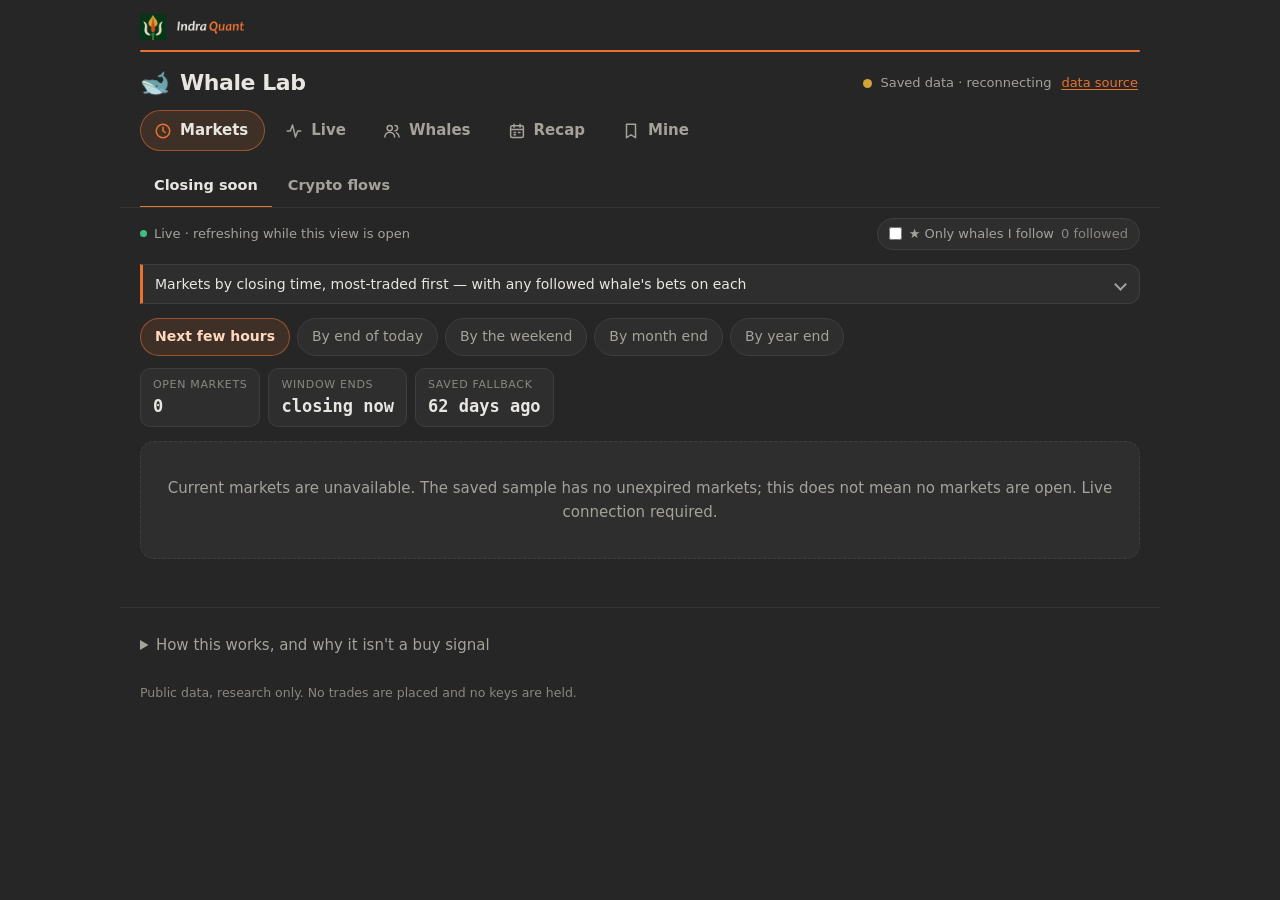
==== commit 064e7e47: "Paper fund tab: D-H use each market's real Polymarket fee and value open bets at what they would sel" ====
--- a/docs/index.html
+++ b/docs/index.html
@@ -7,7 +7,7 @@
 <meta name="description" content="Follow Polymarket whales: what they're buying, what they're holding, and delayed position-exit observations.">
 <!-- Kept out of search results by the owner's choice (2026-10-03); still open to anyone with the link. -->
 <meta name="robots" content="noindex, nofollow">
-<link rel="stylesheet" href="style.css?v=20261005h">
+<link rel="stylesheet" href="style.css?v=20261005i">
 <link rel="icon" type="image/png" sizes="32x32" href="brand/icon-32.png?v=20260923c">
 <link rel="icon" type="image/svg+xml" href="brand/icon.svg?v=20260923c">
 <link rel="apple-touch-icon" href="brand/icon-180.png?v=20260923c">
@@ -146,8 +146,10 @@
         many. Every buy and sell is priced from the live order book at the moment the recorder heard the whale's
         trade (about 0.1–0.2 s after it): $10 walked through the real sell orders, sales through the real buy
         orders. Each card also shows the same copies at the whale's own price, so the gap is the real cost of
-        copying. No fill price is estimated: a copy the recorder could not price is left out. Bets still open are
-        valued at Polymarket's quoted price now, as in A, B and C, and fees use the same fee model. They are
+        copying. No fill price is estimated: a copy the recorder could not price is left out. Fees are each
+        market's own Polymarket fee (most sports have none; 3-7% x price x (1 - price) elsewhere), checked against the
+        fees actually charged on the copied whale trades in Polygon's public record. Bets still open are valued at
+        what they would sell for right now, to the buy orders really waiting, after the fee. They are
         rebuilt about every 15 minutes while their publisher runs (each page says when it last ran), and they
         start on 4 Oct 2026 at 22:35 India time, when the server's recorder began.</p>
       <p><b>G: the forward test.</b> G copies A's signals at real prices, like D, but skips any bet where the
@@ -436,6 +438,6 @@
   <p class="tiny">Public data, research only. No trades are placed and no keys are held.</p>
 </footer>
 
-<script src="app.js?v=20261005h" type="module"></script>
+<script src="app.js?v=20261005i" type="module"></script>
 </body>
 </html>
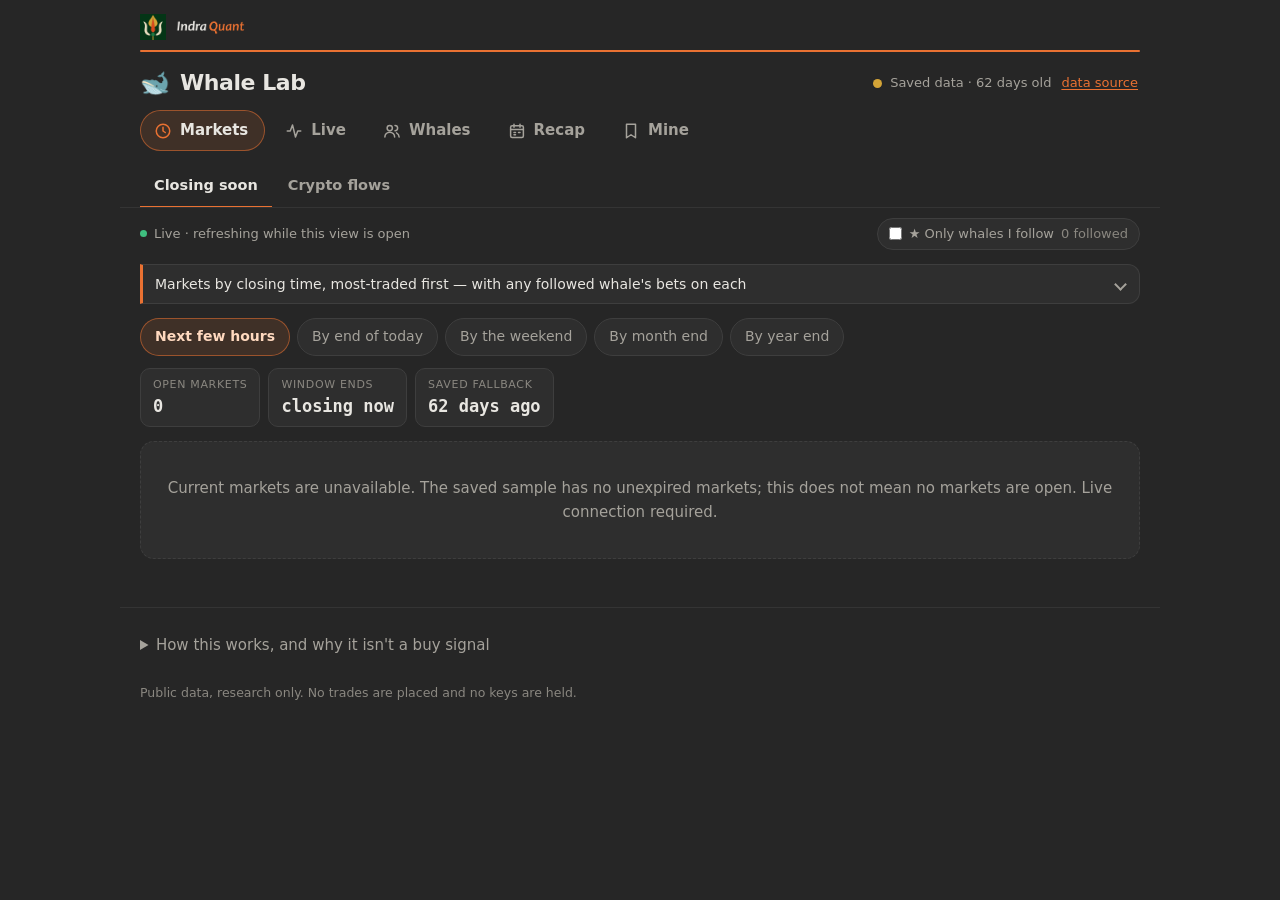
==== commit 2b7947ac: "Paper funds A/B/C: each market's real fee from 18:30 IST, open bets valued at what they would sell f" ====
--- a/docs/index.html
+++ b/docs/index.html
@@ -7,7 +7,7 @@
 <meta name="description" content="Follow Polymarket whales: what they're buying, what they're holding, and delayed position-exit observations.">
 <!-- Kept out of search results by the owner's choice (2026-10-03); still open to anyone with the link. -->
 <meta name="robots" content="noindex, nofollow">
-<link rel="stylesheet" href="style.css?v=20261005i">
+<link rel="stylesheet" href="style.css?v=20261005j">
 <link rel="icon" type="image/png" sizes="32x32" href="brand/icon-32.png?v=20260923c">
 <link rel="icon" type="image/svg+xml" href="brand/icon.svg?v=20260923c">
 <link rel="apple-touch-icon" href="brand/icon-180.png?v=20260923c">
@@ -438,6 +438,6 @@
   <p class="tiny">Public data, research only. No trades are placed and no keys are held.</p>
 </footer>
 
-<script src="app.js?v=20261005i" type="module"></script>
+<script src="app.js?v=20261005j" type="module"></script>
 </body>
 </html>
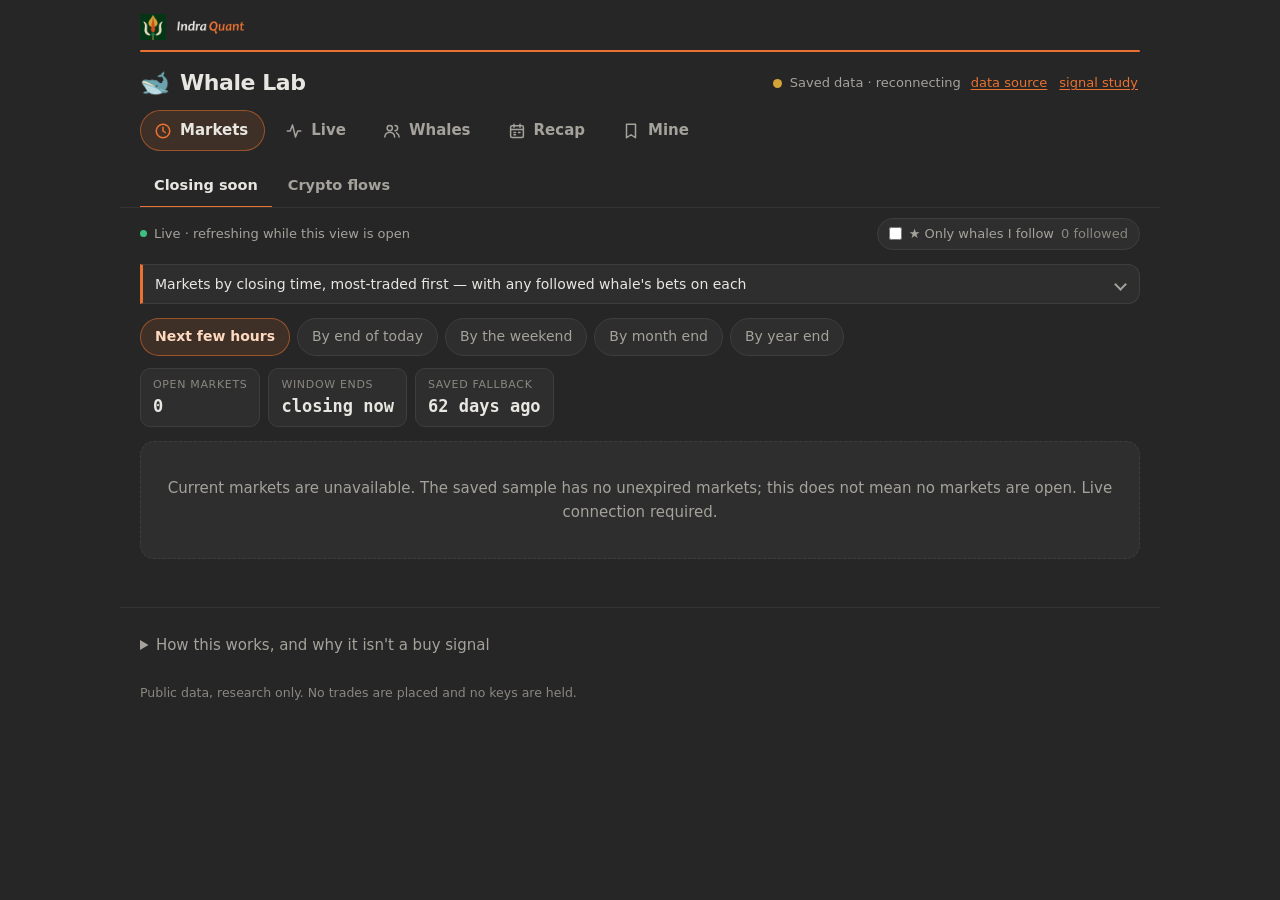
==== commit 582ba16e: "Whale Signal Study: step 1 page - the question, the data checked live, its limits, the build and the" ====
--- a/docs/index.html
+++ b/docs/index.html
@@ -33,6 +33,7 @@
     <span id="dot" class="dot"></span>
     <span id="live-text">starting…</span>
     <button id="src-btn" class="linkish">data source</button>
+    <a class="linkish" href="study.html">signal study</a>
   </div>
 </header>
 
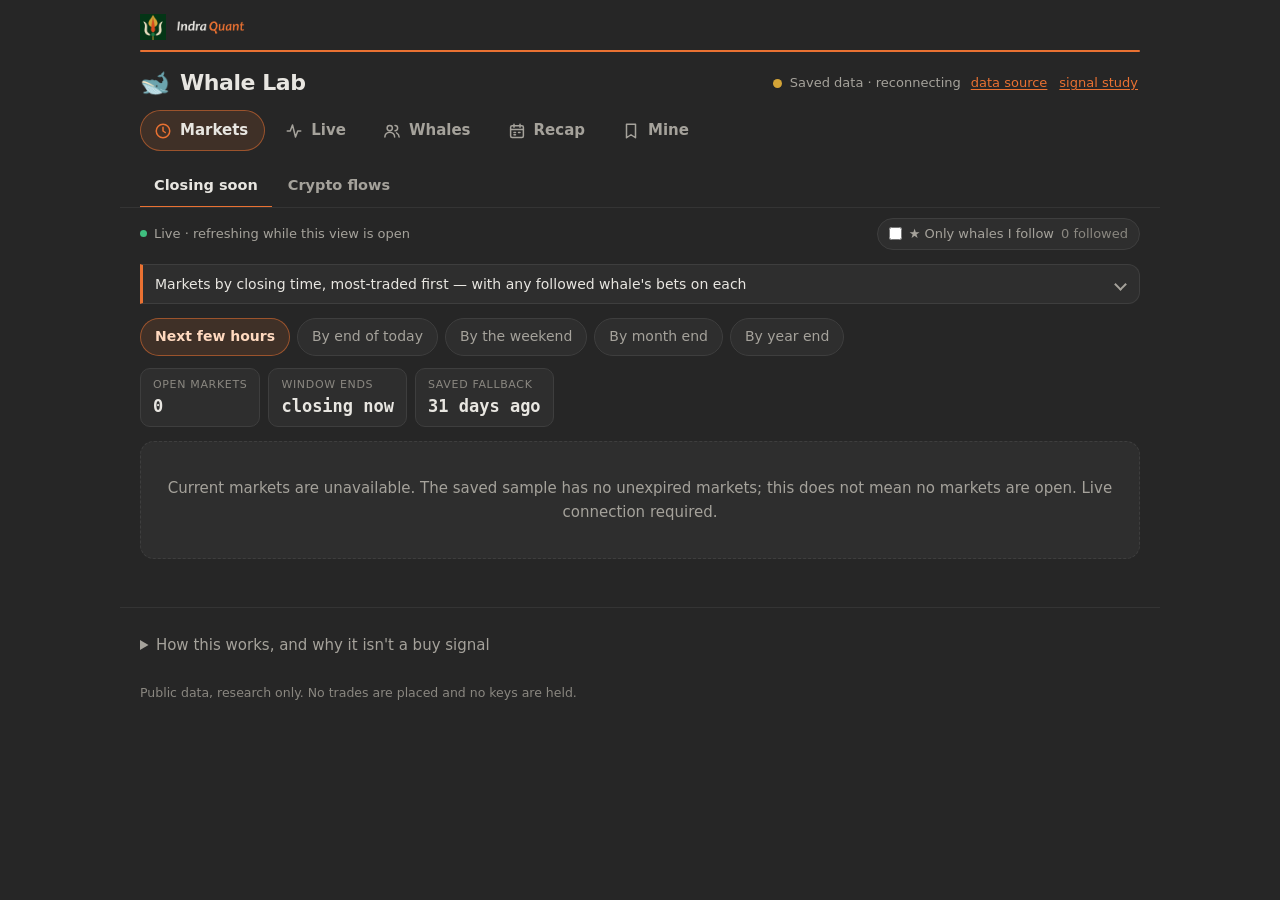
==== commit aafc139f: "Move off the retired Data API v1: funds, recap, feed and the page's live checks read v2 Polymarket r" ====
--- a/docs/index.html
+++ b/docs/index.html
@@ -7,7 +7,7 @@
 <meta name="description" content="Follow Polymarket whales: what they're buying, what they're holding, and delayed position-exit observations.">
 <!-- Kept out of search results by the owner's choice (2026-10-03); still open to anyone with the link. -->
 <meta name="robots" content="noindex, nofollow">
-<link rel="stylesheet" href="style.css?v=20261005j">
+<link rel="stylesheet" href="style.css?v=20261005l">
 <link rel="icon" type="image/png" sizes="32x32" href="brand/icon-32.png?v=20260923c">
 <link rel="icon" type="image/svg+xml" href="brand/icon.svg?v=20260923c">
 <link rel="apple-touch-icon" href="brand/icon-180.png?v=20260923c">
@@ -439,6 +439,6 @@
   <p class="tiny">Public data, research only. No trades are placed and no keys are held.</p>
 </footer>
 
-<script src="app.js?v=20261005j" type="module"></script>
+<script src="app.js?v=20261105a" type="module"></script>
 </body>
 </html>
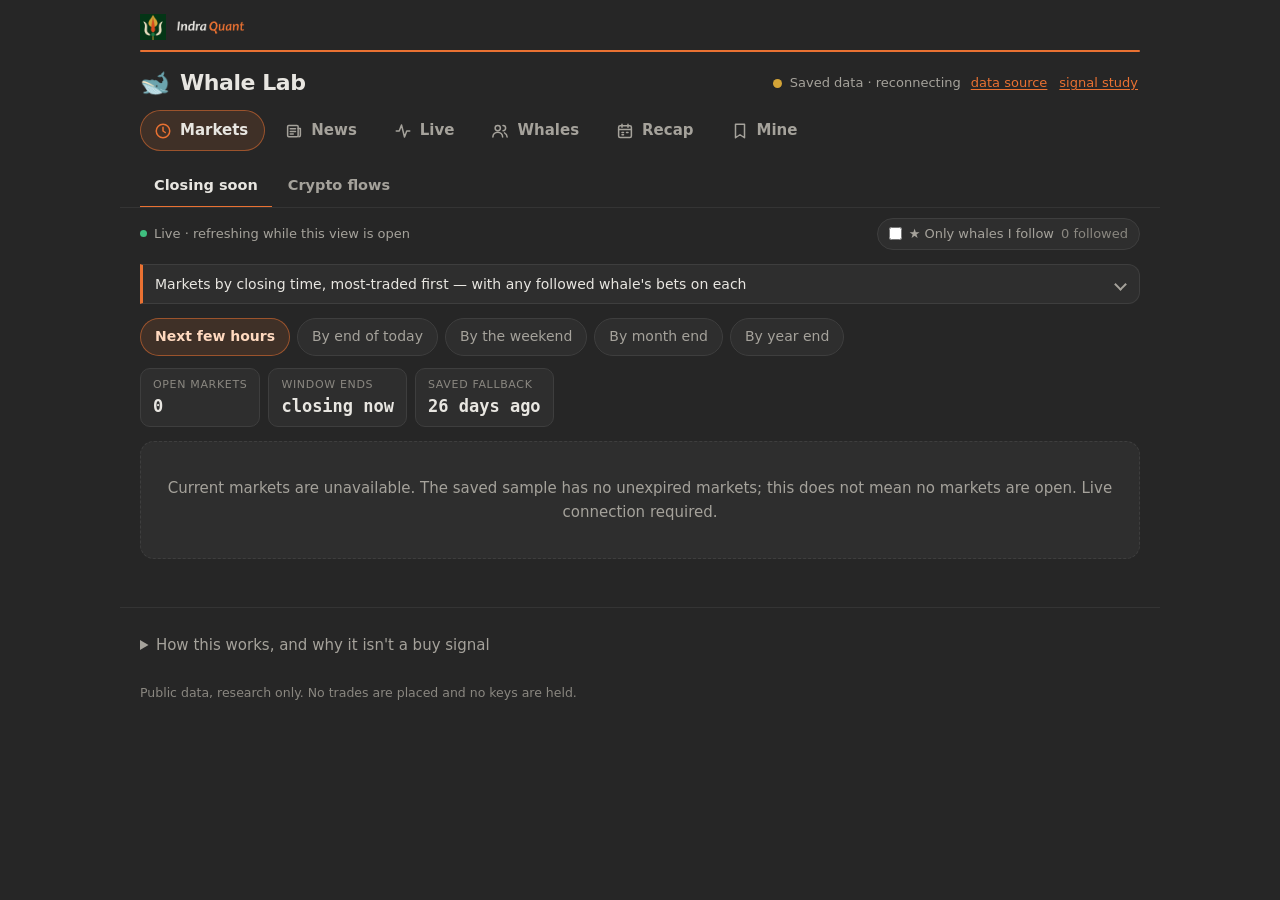
==== commit f4fda2f9: "News tab: scheduled-release markets, their biggest wallets, and a $1,000 copy New tab "News" on the " ====
--- a/docs/index.html
+++ b/docs/index.html
@@ -7,7 +7,7 @@
 <meta name="description" content="Follow Polymarket whales: what they're buying, what they're holding, and delayed position-exit observations.">
 <!-- Kept out of search results by the owner's choice (2026-10-03); still open to anyone with the link. -->
 <meta name="robots" content="noindex, nofollow">
-<link rel="stylesheet" href="style.css?v=20261005l">
+<link rel="stylesheet" href="style.css?v=20261110a">
 <link rel="icon" type="image/png" sizes="32x32" href="brand/icon-32.png?v=20260923c">
 <link rel="icon" type="image/svg+xml" href="brand/icon.svg?v=20260923c">
 <link rel="apple-touch-icon" href="brand/icon-180.png?v=20260923c">
@@ -55,12 +55,15 @@
   </p>
 </div>
 
-<!-- Five sections. On phones this becomes a bottom tab bar, so the first
+<!-- Six sections. On phones this becomes a bottom tab bar, so the first
      screen shows data instead of navigation. -->
 <nav class="tabs" role="tablist" aria-label="Sections">
   <button class="tab" data-tab="markets" role="tab" type="button">
     <svg viewBox="0 0 24 24" aria-hidden="true"><circle cx="12" cy="12" r="9"/><path d="M12 7v5l3 2"/></svg>
     <span>Markets</span></button>
+  <button class="tab" data-tab="news" role="tab" type="button">
+    <svg viewBox="0 0 24 24" aria-hidden="true"><rect x="3.5" y="4.5" width="14" height="15" rx="1.5"/><path d="M17.5 8.5h3v9a2 2 0 0 1-2 2M7 9h7M7 12.5h7M7 16h4"/></svg>
+    <span>News</span></button>
   <button class="tab" data-tab="live" role="tab" type="button">
     <svg viewBox="0 0 24 24" aria-hidden="true"><path d="M3 12h4l3-8 4 16 3-8h4"/></svg>
     <span>Live</span></button>
@@ -78,6 +81,7 @@
 <div class="subnav" id="subnav" role="tablist" aria-label="Views">
   <button class="sub" data-tab="markets" data-view="soon" role="tab" type="button">Closing soon</button>
   <button class="sub" data-tab="markets" data-view="flows" role="tab" type="button">Crypto flows</button>
+  <button class="sub" data-tab="news" data-view="news" role="tab" type="button">News &amp; whales</button>
   <button class="sub" data-tab="live" data-view="trades" role="tab" type="button">Trades</button>
   <button class="sub" data-tab="live" data-view="positions" role="tab" type="button">Holdings &amp; exits</button>
   <button class="sub" data-tab="whales" data-view="whales" role="tab" type="button">Who to follow</button>
@@ -95,6 +99,10 @@
     <button id="show-screened" class="btn small" type="button" hidden>Show all screened whales</button>
   </span>
 </div>
+
+<section id="view-news" class="view" hidden>
+  <div id="news-root"></div>
+</section>
 
 <section id="view-recap" class="view" hidden>
   <details class="about">
@@ -439,6 +447,6 @@
   <p class="tiny">Public data, research only. No trades are placed and no keys are held.</p>
 </footer>
 
-<script src="app.js?v=20261105a" type="module"></script>
+<script src="app.js?v=20261110a" type="module"></script>
 </body>
 </html>
--- a/docs/style.css
+++ b/docs/style.css
@@ -523,3 +523,47 @@
 @media (prefers-reduced-motion:reduce){
   *{animation:none!important;transition:none!important}
 }
+
+/* ── News: scheduled releases, their biggest wallets, the $1,000 copy (news.js) ── */
+.nw-h2{font-size:18px;margin:18px 0 8px}
+.nw-list{display:grid;gap:12px}
+.nw-event{background:var(--surface);border:1px solid var(--line);border-radius:var(--radius);padding:14px 16px;min-width:0}
+.nw-event.past{opacity:.75}
+.nw-head{display:flex;justify-content:space-between;align-items:center;gap:10px;flex-wrap:wrap}
+.nw-when{display:flex;gap:10px;align-items:baseline;flex-wrap:wrap}
+.nw-when b{font-family:var(--mono);font-size:14px}
+.nw-count{font-size:13px;color:var(--orange)}
+.nw-title{font-size:16px;margin:8px 0 6px;overflow-wrap:anywhere}
+.nw-title a{color:var(--fg);text-decoration:none}
+.nw-title a:hover{text-decoration:underline}
+.nw-k{display:block;font-size:11.5px;color:var(--faint);text-transform:uppercase;letter-spacing:.04em}
+.nw-fav{display:flex;align-items:baseline;gap:10px;flex-wrap:wrap}
+.nw-fav .nw-k{display:inline}
+.nw-fav b{font-size:16px}
+.nw-odds{font-family:var(--mono);font-size:18px;font-weight:750;color:var(--dim)}
+.nw-odds.high{color:var(--win)}
+.nw-bars{display:grid;gap:4px;margin:8px 0 10px}
+.nw-bar{display:grid;grid-template-columns:minmax(80px,180px) 1fr 52px;gap:8px;align-items:center;font-size:13px}
+.nw-lab{overflow:hidden;text-overflow:ellipsis;white-space:nowrap;color:var(--dim)}
+.nw-track{height:6px;background:var(--surface-3);border-radius:3px;overflow:hidden}
+.nw-fill{display:block;height:100%;background:var(--orange)}
+.nw-pc{font-family:var(--mono);text-align:right}
+.nw-moves{display:flex;flex-wrap:wrap;gap:6px;align-items:center}
+.nw-moves .nw-k{width:100%}
+.nw-chip{font-size:12.5px;border:1px solid var(--line);border-radius:999px;padding:2px 9px;color:var(--fg);white-space:nowrap}
+.nw-chip.major{border-color:var(--orange-line);color:var(--orange)}
+.nw-note{font-size:13px;color:var(--dim);margin:10px 0 6px;line-height:1.5}
+.nw-whales summary{cursor:pointer;font-size:14px;font-weight:600;padding:6px 0}
+.nw-wallet{font-weight:600;max-width:160px;overflow:hidden;text-overflow:ellipsis;white-space:nowrap;vertical-align:bottom}
+.nw-also{color:var(--faint)}
+.nw-wt td:nth-child(3),.nw-wt th:nth-child(3){text-align:left;font-family:var(--sans);white-space:normal;min-width:170px}
+.nw-more{margin-top:10px}
+.nw-ft td:nth-child(2),.nw-ft th:nth-child(2){text-align:left;font-family:var(--sans);white-space:normal;min-width:200px}
+.nw-fund{margin-top:26px}
+.nw-lead{font-size:14px;color:var(--dim);line-height:1.55;margin:0 0 10px}
+.nw-tiles{display:grid;grid-template-columns:repeat(auto-fit,minmax(150px,1fr));gap:8px;margin-bottom:8px}
+.nw-tile{background:var(--surface);border:1px solid var(--line);border-radius:var(--radius);padding:10px 12px;min-width:0}
+.nw-tile b{display:block;font-family:var(--mono);font-size:20px;font-weight:700;margin:3px 0 2px}
+.nw-chart{background:var(--surface);border:1px solid var(--line);border-radius:var(--radius);padding:12px;margin:10px 0}
+.nw-chart svg{display:block;width:100%;height:120px;overflow:visible}
+@media (max-width:640px){.nw-bar{grid-template-columns:minmax(70px,120px) 1fr 46px}}
